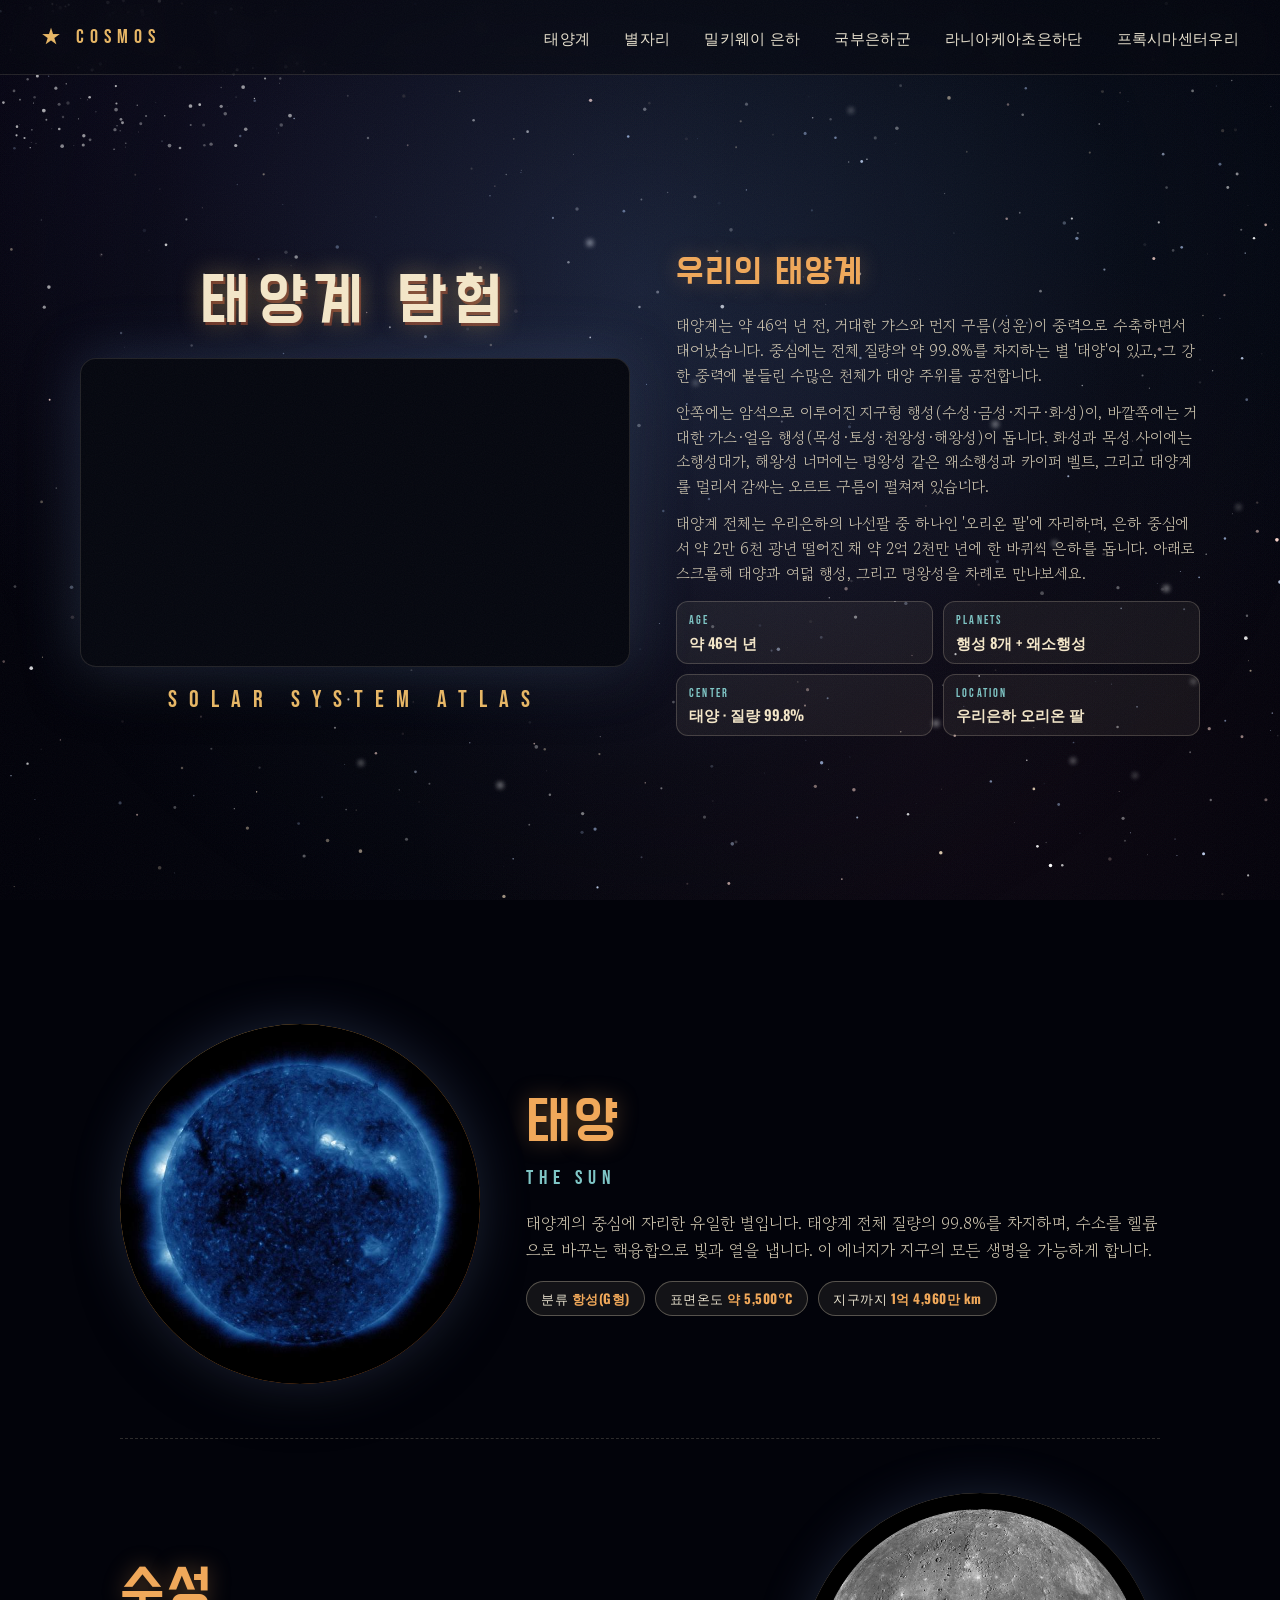
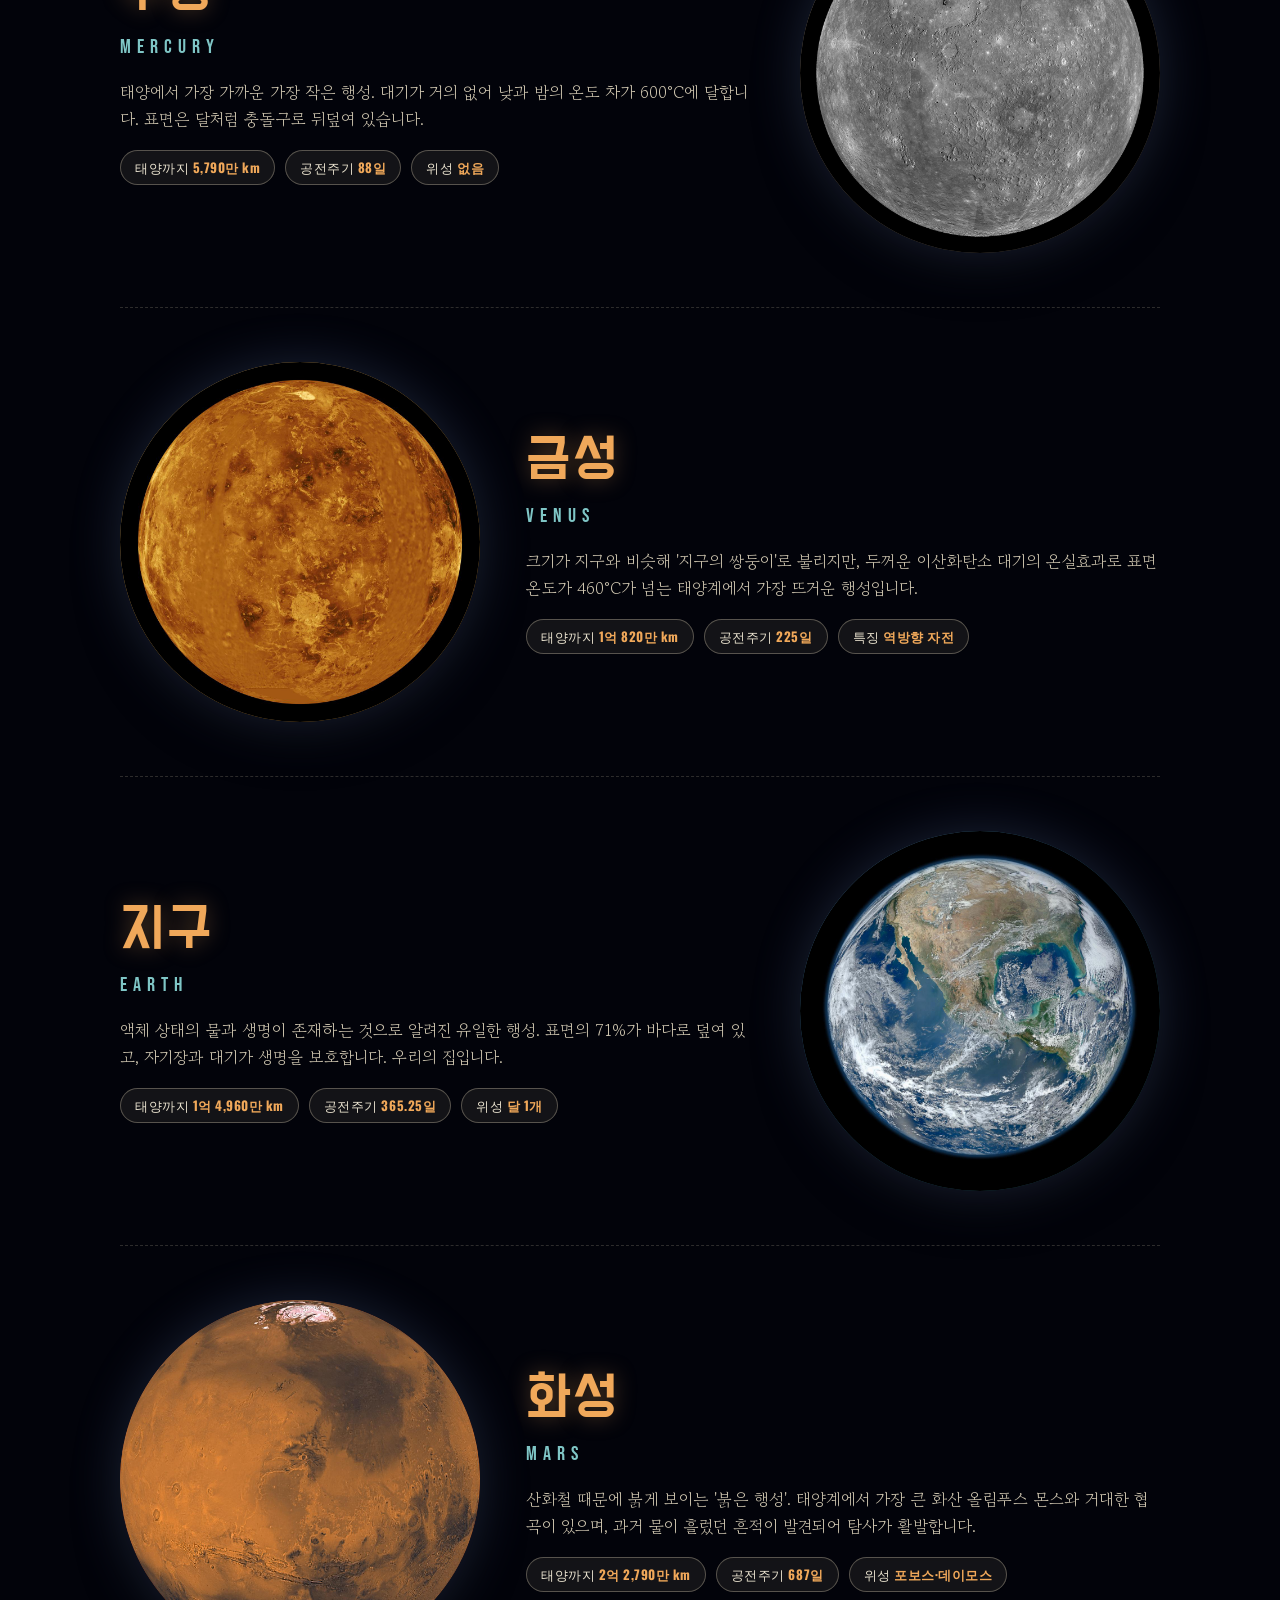
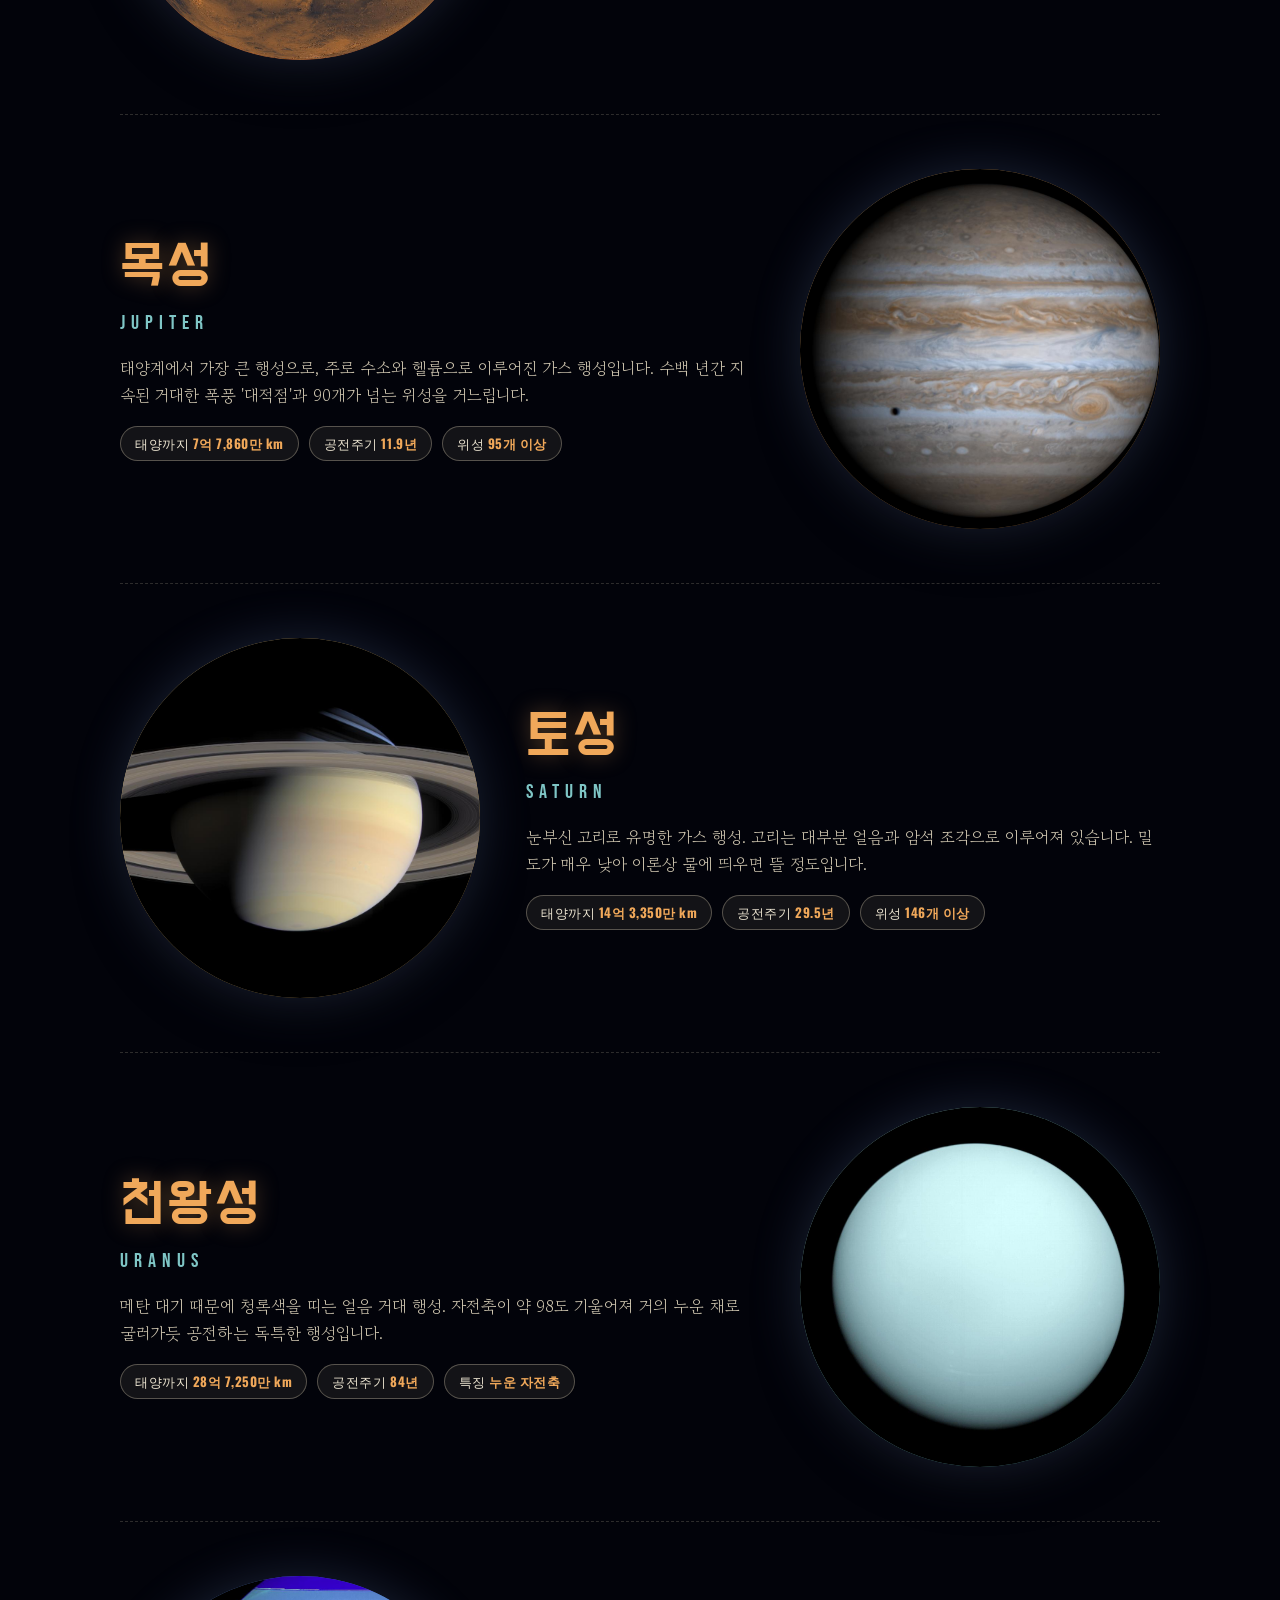
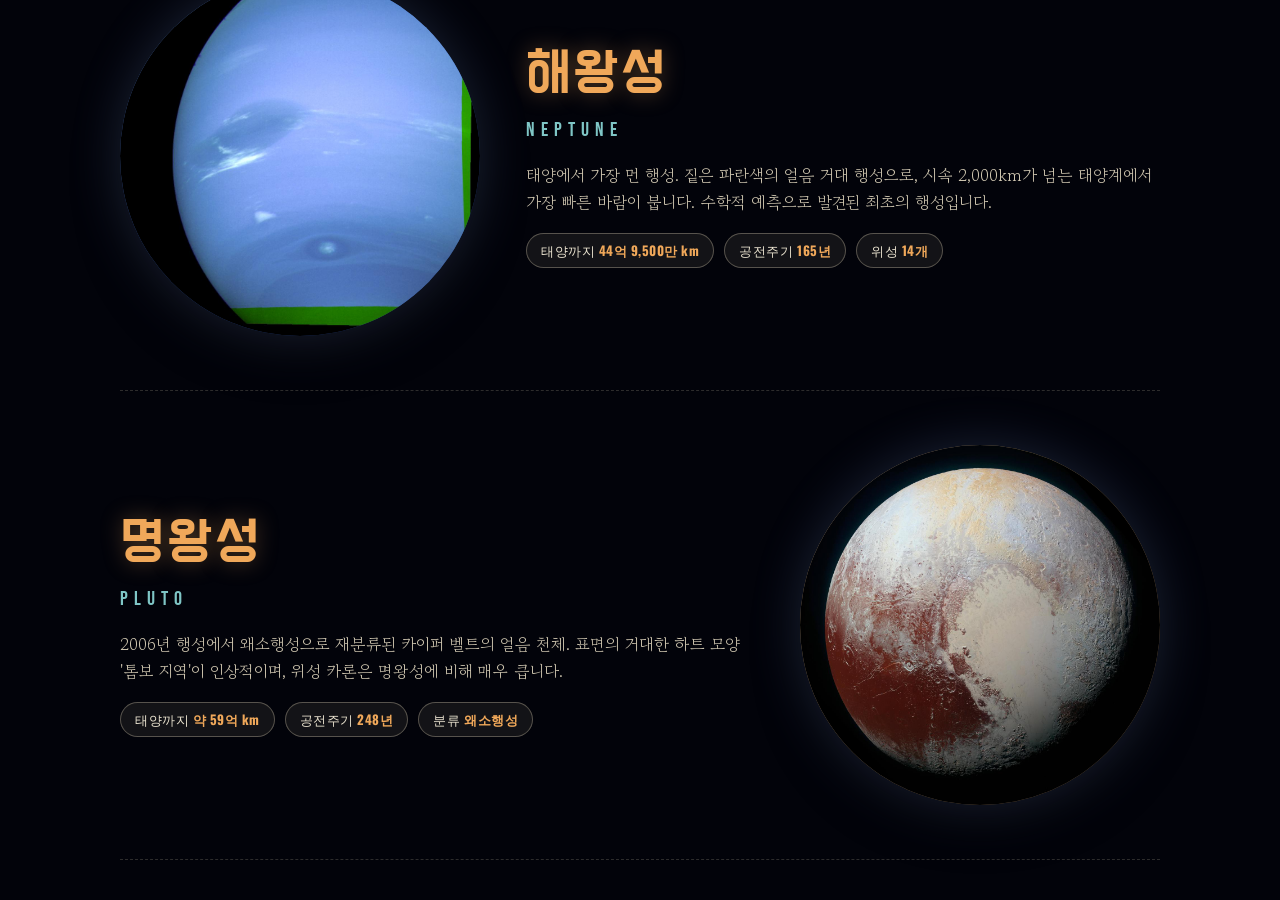
==== index.html @ e821daea "Add files via upload" ====
<!DOCTYPE html>
<html lang="ko">
<head>
<meta charset="UTF-8">
<meta name="viewport" content="width=device-width, initial-scale=1.0">
<title>태양계 탐험 · SOLAR SYSTEM</title>
<link rel="preconnect" href="https://fonts.googleapis.com">
<link rel="preconnect" href="https://fonts.gstatic.com" crossorigin>
<link href="https://fonts.googleapis.com/css2?family=Bebas+Neue&family=Oswald:wght@300;400;500;600&family=Do+Hyeon&family=Jua&family=Gowun+Batang:wght@400;700&display=swap" rel="stylesheet">
<style>
  :root{
    --paper:#f4e7c9;
    --ink:#22201c;
    --rust:#b8492b;
    --ochre:#d98a2e;
    --teal:#2f6b6b;
    --navy:#1e2a3a;
  }
  *{box-sizing:border-box;margin:0;padding:0;}
  html{scroll-behavior:smooth;}
  body{
    background:#02030a;
    color:#e9e2cf;
    font-family:'Oswald','Gowun Batang',sans-serif;
    line-height:1.6;
    overflow-x:hidden;
  }
  /* ===== deep space background — the real darkness of space ===== */
  .space-bg{
    position:fixed;inset:0;z-index:-2;pointer-events:none;
    background:
      radial-gradient(circle at 16% 14%, rgba(80,60,150,.12), transparent 40%),
      radial-gradient(circle at 84% 22%, rgba(40,90,140,.10), transparent 42%),
      radial-gradient(circle at 72% 82%, rgba(150,60,100,.08), transparent 44%),
      radial-gradient(circle at 50% 50%, #060814 0%, #03040c 55%, #010109 100%);
  }
  .skyfield{position:fixed;inset:0;width:100%;height:100%;z-index:-1;pointer-events:none;}
  /* film grain */
  body::before{
    content:"";position:fixed;inset:0;pointer-events:none;z-index:9999;opacity:.04;
    background-image:url("data:image/svg+xml,%3Csvg xmlns='http://www.w3.org/2000/svg' width='120' height='120'%3E%3Cfilter id='n'%3E%3CfeTurbulence type='fractalNoise' baseFrequency='0.9' numOctaves='3'/%3E%3C/filter%3E%3Crect width='100%25' height='100%25' filter='url(%23n)'/%3E%3C/svg%3E");
  }

  /* anchor offset for fixed nav */
  [id]{scroll-margin-top:84px;}

  /* ===== NAV BAR ===== */
  .nav{
    position:fixed;top:0;left:0;right:0;z-index:1000;
    display:flex;align-items:center;justify-content:space-between;gap:18px;
    padding:13px 26px;
    background:rgba(5,7,16,.62);backdrop-filter:blur(10px);
    border-bottom:1px solid rgba(244,231,201,.12);
  }
  .nav .brand{
    font-family:'Bebas Neue';letter-spacing:.3em;color:#e8b765;
    font-size:20px;white-space:nowrap;text-decoration:none;
  }
  .nav ul{list-style:none;display:flex;gap:4px;flex-wrap:wrap;justify-content:flex-end;}
  .nav a{
    display:inline-block;padding:8px 15px;color:#e9e2cf;text-decoration:none;
    font-family:'Oswald';font-weight:500;font-size:15px;letter-spacing:.02em;
    border-radius:20px;transition:background .2s,color .2s;
  }
  .nav a:hover{color:#0a1028;background:#e8b765;}
  @media(max-width:700px){
    .nav{flex-direction:column;gap:8px;padding:10px 14px;}
    .nav ul{justify-content:center;}
    .nav a{padding:6px 11px;font-size:14px;}
  }

  /* ===== UPCOMING SECTIONS ===== */
  .soon{
    max-width:1080px;margin:0 auto;padding:84px 20px;text-align:center;
    border-top:1px dashed rgba(244,231,201,.15);
  }
  .soon h2{
    font-family:'Do Hyeon',sans-serif;font-weight:400;letter-spacing:.04em;
    font-size:clamp(30px,5vw,50px);color:#f0a85a;text-shadow:0 0 22px rgba(240,168,90,.35);
  }
  .soon .en{font-family:'Bebas Neue';letter-spacing:.3em;color:#7fc6c6;font-size:18px;margin:8px 0 16px;}
  .soon p{font-family:'Gowun Batang',serif;color:#cfc6b0;max-width:560px;margin:0 auto;}
  .soon .badge{
    display:inline-block;margin-top:18px;padding:6px 16px;border-radius:30px;
    border:1px solid rgba(244,231,201,.3);background:rgba(244,231,201,.06);
    font-family:'Bebas Neue';letter-spacing:.25em;font-size:13px;color:#e8b765;
  }

  /* ===== HERO ===== */
  header.hero{
    position:relative;
    min-height:100vh;
    display:flex;flex-direction:column;justify-content:center;align-items:center;
    text-align:center;
    background:radial-gradient(circle at 50% 32%, rgba(70,92,140,.30), rgba(10,14,26,.25) 55%, transparent 80%);
    color:#f4e7c9;
    padding:130px 20px 50px;
    overflow:hidden;
  }
  .stars{position:absolute;inset:0;opacity:.7;}
  /* ===== 태양계 영상 ===== */
  .solar-video{
    display:block;width:min(90vw,640px);aspect-ratio:16/9;
    margin:0 auto 30px;border-radius:16px;object-fit:cover;background:#05070f;
    border:1px solid rgba(244,231,201,.12);
    box-shadow:0 0 60px rgba(120,150,220,.25), 0 18px 50px rgba(0,0,0,.5);
    animation:float 7s ease-in-out infinite;
  }
  @keyframes float{0%,100%{transform:translateY(0)}50%{transform:translateY(-14px)}}
  .hero h1{
    font-family:'Do Hyeon','Bebas Neue',sans-serif;
    font-size:clamp(40px,8vw,96px);
    letter-spacing:.12em;line-height:1.3;font-weight:400;white-space:nowrap;
    color:#f4e7c9;
    text-shadow:0 0 24px rgba(232,183,101,.45), 2px 3px 0 rgba(184,73,43,.5);
  }
  .hero .sub{
    font-family:'Bebas Neue',sans-serif;letter-spacing:.5em;
    font-size:clamp(14px,2.4vw,24px);color:#e8b765;margin-top:10px;
  }
  .hero p.lede{max-width:620px;margin:26px auto 0;font-size:17px;color:#d8cba8;letter-spacing:.02em;}

  /* ===== 히어로 2단 레이아웃 ===== */
  .hero-grid{
    display:grid;grid-template-columns:1.05fr 1fr;gap:46px;align-items:center;
    width:100%;max-width:1120px;margin:0 auto;
  }
  .hero-media{position:relative;text-align:center;}
  .hero-media .solar-video{width:100%;max-width:none;margin:0;animation:none;}
  .hero-media h1{font-size:clamp(32px,5vw,64px);margin-bottom:14px;}
  .hero-media .sub{margin-top:14px;}
  .hero-info{text-align:left;}
  .hero-info h2{
    font-family:'Do Hyeon',sans-serif;font-weight:400;letter-spacing:.03em;
    font-size:clamp(24px,3.4vw,36px);color:#f0a85a;margin-bottom:12px;
    text-shadow:0 0 22px rgba(240,168,90,.3);
  }
  .hero-info p{font-family:'Gowun Batang',serif;font-size:15.5px;color:#cfc6b0;margin-bottom:12px;}
  .hero-facts{display:grid;grid-template-columns:1fr 1fr;gap:10px;margin-top:16px;}
  .hero-facts .hf{background:rgba(244,231,201,.06);border:1px solid rgba(244,231,201,.2);border-radius:12px;padding:9px 12px;}
  .hero-facts .hf .k{font-family:'Bebas Neue';letter-spacing:.18em;color:#7fc6c6;font-size:12px;}
  .hero-facts .hf .v{font-family:'Oswald';font-weight:600;color:#f4e7c9;font-size:14.5px;}
  @media(max-width:820px){
    .hero-grid{grid-template-columns:1fr;gap:26px;}
    .hero-info{text-align:center;}
    .hero-facts{max-width:420px;margin:16px auto 0;}
  }
  .scroll-hint{position:absolute;bottom:28px;font-family:'Bebas Neue';letter-spacing:.3em;font-size:14px;color:#e8b765;animation:float 2.5s ease-in-out infinite;}

  /* ===== INTRO STRIP ===== */
  .strip{
    background:#b8492b;color:#f4e7c9;text-align:center;
    padding:18px;font-family:'Bebas Neue';letter-spacing:.35em;font-size:clamp(14px,2vw,20px);
  }

  /* ===== PLANETS ===== */
  main{max-width:1080px;margin:0 auto;padding:70px 20px 40px;}
  .planet{
    display:grid;grid-template-columns:minmax(220px,360px) 1fr;
    gap:46px;align-items:center;
    padding:54px 0;border-bottom:1px dashed rgba(244,231,201,.18);
  }
  .planet:nth-child(even){grid-template-columns:1fr minmax(220px,360px);}
  .planet:nth-child(even) .pic{order:2;}
  .pic{
    position:relative;aspect-ratio:1;border-radius:50%;
    box-shadow:0 0 50px rgba(120,150,220,.22), 0 18px 44px rgba(0,0,0,.55);
    overflow:hidden;background:#0c1020;
    display:flex;align-items:center;justify-content:center;
  }
  .pic img{width:100%;height:100%;object-fit:cover;display:block;}
  .pic .num{
    position:absolute;top:-14px;left:-14px;z-index:3;
    width:64px;height:64px;border-radius:50%;
    background:#22201c;color:#f4e7c9;display:flex;align-items:center;justify-content:center;
    font-family:'Bebas Neue';font-size:30px;border:3px solid #f4e7c9;
  }
  .info h2{
    font-family:'Do Hyeon',sans-serif;font-size:clamp(34px,6vw,58px);font-weight:400;
    line-height:1.1;letter-spacing:.04em;color:#f0a85a;
    text-shadow:0 0 22px rgba(240,168,90,.35);
  }
  .info .en{font-family:'Bebas Neue';letter-spacing:.3em;color:#7fc6c6;font-size:20px;margin:6px 0 16px;}
  .info p{font-family:'Gowun Batang',serif;font-size:16.5px;color:#cfc6b0;margin-bottom:18px;}
  .facts{display:flex;flex-wrap:wrap;gap:10px;}
  .facts span{
    background:rgba(244,231,201,.07);border:1px solid rgba(244,231,201,.3);
    color:#e9e2cf;border-radius:30px;
    padding:6px 14px;font-size:13px;letter-spacing:.04em;font-family:'Oswald';
    backdrop-filter:blur(2px);
  }
  .facts span b{color:#f0a85a;}

  footer{
    background:rgba(10,14,26,.55);color:#d8cba8;text-align:center;padding:46px 20px;
    border-top:1px solid rgba(244,231,201,.15);
    font-family:'Oswald';letter-spacing:.06em;
  }
  footer .big{font-family:'Bebas Neue';letter-spacing:.4em;font-size:26px;color:#e8b765;margin-bottom:8px;}

  @media(max-width:720px){
    .planet,.planet:nth-child(even){grid-template-columns:1fr;gap:24px;text-align:center;}
    .planet:nth-child(even) .pic{order:0;}
    .pic{max-width:300px;margin:0 auto;}
    .facts{justify-content:center;}
  }
</style>
</head>
<body>

<div class="space-bg"></div>
<svg class="skyfield" preserveAspectRatio="none"></svg>

<nav class="nav">
  <a class="brand" href="#top">★ COSMOS</a>
  <ul>
    <li><a href="#top">태양계</a></li>
    <li><a href="constellations.html">별자리</a></li>
    <li><a href="milkyway.html">밀키웨이 은하</a></li>
    <li><a href="localgroup.html">국부은하군</a></li>
    <li><a href="laniakea.html">라니아케아초은하단</a></li>
    <li><a href="#proxima">프록시마센터우리</a></li>
  </ul>
</nav>

<header class="hero" id="top">
  <svg class="stars" preserveAspectRatio="none"></svg>
  <div class="hero-grid">
    <div class="hero-media">
      <h1>태양계 탐험</h1>
      <video class="solar-video" src="videos/solar_system.mp4" autoplay loop muted playsinline></video>
      <div class="sub">SOLAR&nbsp;SYSTEM&nbsp;ATLAS</div>
    </div>
    <div class="hero-info">
      <h2>우리의 태양계</h2>
      <p>태양계는 약 46억 년 전, 거대한 가스와 먼지 구름(성운)이 중력으로 수축하면서 태어났습니다. 중심에는 전체 질량의 약 99.8%를 차지하는 별 '태양'이 있고, 그 강한 중력에 붙들린 수많은 천체가 태양 주위를 공전합니다.</p>
      <p>안쪽에는 암석으로 이루어진 지구형 행성(수성·금성·지구·화성)이, 바깥쪽에는 거대한 가스·얼음 행성(목성·토성·천왕성·해왕성)이 돕니다. 화성과 목성 사이에는 소행성대가, 해왕성 너머에는 명왕성 같은 왜소행성과 카이퍼 벨트, 그리고 태양계를 멀리서 감싸는 오르트 구름이 펼쳐져 있습니다.</p>
      <p>태양계 전체는 우리은하의 나선팔 중 하나인 '오리온 팔'에 자리하며, 은하 중심에서 약 2만 6천 광년 떨어진 채 약 2억 2천만 년에 한 바퀴씩 은하를 돕니다. 아래로 스크롤해 태양과 여덟 행성, 그리고 명왕성을 차례로 만나보세요.</p>
      <div class="hero-facts">
        <div class="hf"><div class="k">AGE</div><div class="v">약 46억 년</div></div>
        <div class="hf"><div class="k">PLANETS</div><div class="v">행성 8개 + 왜소행성</div></div>
        <div class="hf"><div class="k">CENTER</div><div class="v">태양 · 질량 99.8%</div></div>
        <div class="hf"><div class="k">LOCATION</div><div class="v">우리은하 오리온 팔</div></div>
      </div>
    </div>
  </div>
</header>

<main id="planets"></main>

<script>
// twinkling stars in hero
(function(){
  const svg=document.querySelector('.stars');
  let s="";
  for(let i=0;i<140;i++){
    const x=Math.random()*100,y=Math.random()*100,r=Math.random()*1.6+.3,o=Math.random()*.7+.3;
    s+=`<circle cx="${x}%" cy="${y}%" r="${r}" fill="#fff" opacity="${o}"/>`;
  }
  svg.innerHTML=s;
})();

// full-page starfield (fixed background)
(function(){
  const svg=document.querySelector('.skyfield');
  const tints=["#ffffff","#ffffff","#ffffff","#cfe0ff","#bcd4ff","#ffe9c8","#ffd9d0"];
  let s="";
  for(let i=0;i<520;i++){
    const x=(Math.random()*100).toFixed(2), y=(Math.random()*100).toFixed(2),
          r=(Math.random()*1.5+.35).toFixed(2), o=(Math.random()*.6+.4).toFixed(2),
          c=tints[Math.floor(Math.random()*tints.length)],
          dur=(Math.random()*3.5+1.8).toFixed(2), delay=(Math.random()*5).toFixed(2);
    s+=`<circle cx="${x}%" cy="${y}%" r="${r}" fill="${c}" opacity="${o}">
        <animate attributeName="opacity" values="${o};${(o*0.15).toFixed(2)};${o}" dur="${dur}s" begin="${delay}s" repeatCount="indefinite"/>
        </circle>`;
  }
  // larger glowing stars with a soft pulse
  for(let i=0;i<16;i++){
    const x=(Math.random()*100).toFixed(2), y=(Math.random()*100).toFixed(2),
          r=(Math.random()*1.6+1.8).toFixed(2), dur=(Math.random()*3+2.5).toFixed(2);
    s+=`<circle cx="${x}%" cy="${y}%" r="${r}" fill="#fff" opacity=".95" filter="url(#glow)">
        <animate attributeName="opacity" values=".95;.4;.95" dur="${dur}s" repeatCount="indefinite"/>
        </circle>`;
  }
  svg.innerHTML=`<defs><filter id="glow" x="-200%" y="-200%" width="500%" height="500%"><feGaussianBlur stdDeviation="2.4"/></filter></defs>`+s;
})();

const bodies=[
 {n:"태양",en:"THE SUN",color:["#ffe9a8","#f7a23b","#d2531f"],
  img:"https://images-assets.nasa.gov/image/GSFC_20171208_Archive_e002035/GSFC_20171208_Archive_e002035~small.jpg",
  d:"태양계의 중심에 자리한 유일한 별입니다. 태양계 전체 질량의 99.8%를 차지하며, 수소를 헬륨으로 바꾸는 핵융합으로 빛과 열을 냅니다. 이 에너지가 지구의 모든 생명을 가능하게 합니다.",
  f:[["분류","항성(G형)"],["표면온도","약 5,500°C"],["지구까지","1억 4,960만 km"]]},
 {n:"수성",en:"MERCURY",color:["#cdbfae","#8a7a68","#4f463c"],
  img:"https://images-assets.nasa.gov/image/PIA15162/PIA15162~medium.jpg",
  d:"태양에서 가장 가까운 가장 작은 행성. 대기가 거의 없어 낮과 밤의 온도 차가 600°C에 달합니다. 표면은 달처럼 충돌구로 뒤덮여 있습니다.",
  f:[["태양까지","5,790만 km"],["공전주기","88일"],["위성","없음"]]},
 {n:"금성",en:"VENUS",color:["#f3d9a0","#d8a14a","#9c6a25"],
  img:"https://images-assets.nasa.gov/image/PIA00257/PIA00257~medium.jpg",
  d:"크기가 지구와 비슷해 '지구의 쌍둥이'로 불리지만, 두꺼운 이산화탄소 대기의 온실효과로 표면 온도가 460°C가 넘는 태양계에서 가장 뜨거운 행성입니다.",
  f:[["태양까지","1억 820만 km"],["공전주기","225일"],["특징","역방향 자전"]]},
 {n:"지구",en:"EARTH",color:["#7fb2e0","#2f6b8f","#1e4a3a"],
  img:"https://images-assets.nasa.gov/image/GSFC_20171208_Archive_e001386/GSFC_20171208_Archive_e001386~medium.jpg",
  d:"액체 상태의 물과 생명이 존재하는 것으로 알려진 유일한 행성. 표면의 71%가 바다로 덮여 있고, 자기장과 대기가 생명을 보호합니다. 우리의 집입니다.",
  f:[["태양까지","1억 4,960만 km"],["공전주기","365.25일"],["위성","달 1개"]]},
 {n:"화성",en:"MARS",color:["#e08a5a","#b8492b","#6e2d1c"],
  img:"https://images-assets.nasa.gov/image/PIA00407/PIA00407~medium.jpg",
  d:"산화철 때문에 붉게 보이는 '붉은 행성'. 태양계에서 가장 큰 화산 올림푸스 몬스와 거대한 협곡이 있으며, 과거 물이 흘렀던 흔적이 발견되어 탐사가 활발합니다.",
  f:[["태양까지","2억 2,790만 km"],["공전주기","687일"],["위성","포보스·데이모스"]]},
 {n:"목성",en:"JUPITER",color:["#e8c89a","#c08a4e","#7a4f2a"],
  img:"https://images-assets.nasa.gov/image/PIA02873/PIA02873~orig.jpg",
  d:"태양계에서 가장 큰 행성으로, 주로 수소와 헬륨으로 이루어진 가스 행성입니다. 수백 년간 지속된 거대한 폭풍 '대적점'과 90개가 넘는 위성을 거느립니다.",
  f:[["태양까지","7억 7,860만 km"],["공전주기","11.9년"],["위성","95개 이상"]]},
 {n:"토성",en:"SATURN",color:["#ecd9a8","#cdab6a","#8c6e3a"],
  img:"https://images-assets.nasa.gov/image/PIA06193/PIA06193~large.jpg",
  d:"눈부신 고리로 유명한 가스 행성. 고리는 대부분 얼음과 암석 조각으로 이루어져 있습니다. 밀도가 매우 낮아 이론상 물에 띄우면 뜰 정도입니다.",
  f:[["태양까지","14억 3,350만 km"],["공전주기","29.5년"],["위성","146개 이상"]]},
 {n:"천왕성",en:"URANUS",color:["#bfe6e6","#7fc2c2","#3f7e86"],
  img:"https://images-assets.nasa.gov/image/PIA18182/PIA18182~medium.jpg",
  d:"메탄 대기 때문에 청록색을 띠는 얼음 거대 행성. 자전축이 약 98도 기울어져 거의 누운 채로 굴러가듯 공전하는 독특한 행성입니다.",
  f:[["태양까지","28억 7,250만 km"],["공전주기","84년"],["특징","누운 자전축"]]},
 {n:"해왕성",en:"NEPTUNE",color:["#7aa6e8","#3b5fb0","#1e2f6b"],
  img:"https://images-assets.nasa.gov/image/PIA00049/PIA00049~orig.jpg",
  d:"태양에서 가장 먼 행성. 짙은 파란색의 얼음 거대 행성으로, 시속 2,000km가 넘는 태양계에서 가장 빠른 바람이 붑니다. 수학적 예측으로 발견된 최초의 행성입니다.",
  f:[["태양까지","44억 9,500만 km"],["공전주기","165년"],["위성","14개"]]},
 {n:"명왕성",en:"PLUTO",color:["#d9c4a8","#a98c6a","#6e5640"],
  img:"https://images-assets.nasa.gov/image/PIA19952/PIA19952~medium.jpg",
  d:"2006년 행성에서 왜소행성으로 재분류된 카이퍼 벨트의 얼음 천체. 표면의 거대한 하트 모양 '톰보 지역'이 인상적이며, 위성 카론은 명왕성에 비해 매우 큽니다.",
  f:[["태양까지","약 59억 km"],["공전주기","248년"],["분류","왜소행성"]]},
];

// 로컬(images/) 우선 → 실패 시 온라인 → 그래도 실패 시 색상 배경
function localSrc(url){return 'images/'+url.split('/').pop().replace(/~/g,'_');}
function imgErr(el){
  if(el.dataset.web){const w=el.dataset.web;el.removeAttribute('data-web');el.src=w;return;}
  el.style.display='none';
  el.parentElement.style.boxShadow='inset 0 0 60px rgba(0,0,0,.35),0 18px 40px rgba(0,0,0,.25)';
}

const main=document.getElementById('planets');
bodies.forEach((b,i)=>{
  const grad=`radial-gradient(circle at 35% 32%, ${b.color[0]}, ${b.color[1]} 55%, ${b.color[2]})`;
  const facts=b.f.map(f=>`<span>${f[0]} <b>${f[1]}</b></span>`).join("");
  const el=document.createElement('section');
  el.className='planet';
  el.innerHTML=`
    <div class="pic" style="background:${grad}">
      <span class="num">${i===0?'☉':i}</span>
      <img src="${localSrc(b.img)}" data-web="${b.img}" alt="${b.n}" loading="lazy" onerror="imgErr(this)">
    </div>
    <div class="info">
      <h2>${b.n}</h2>
      <div class="en">${b.en}</div>
      <p>${b.d}</p>
      <div class="facts">${facts}</div>
    </div>`;
  main.appendChild(el);
});
</script>
</body>
</html>
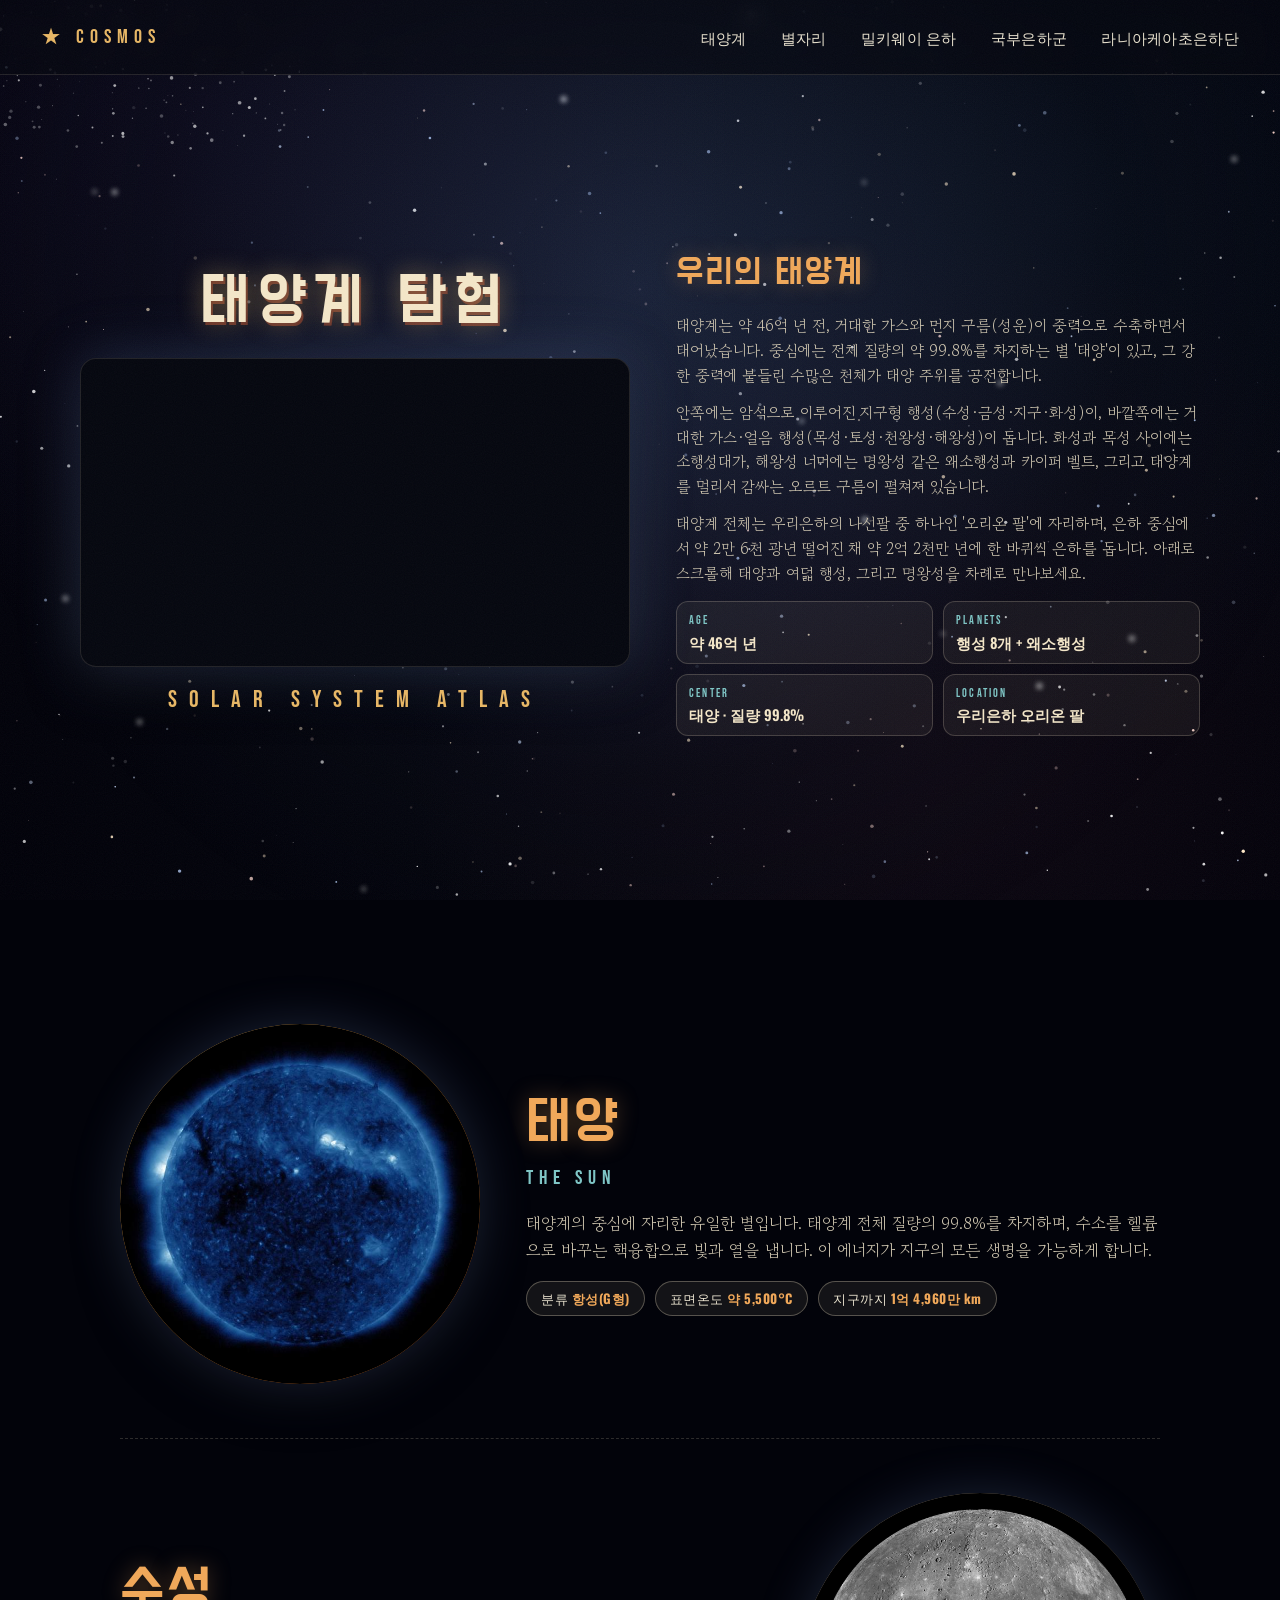
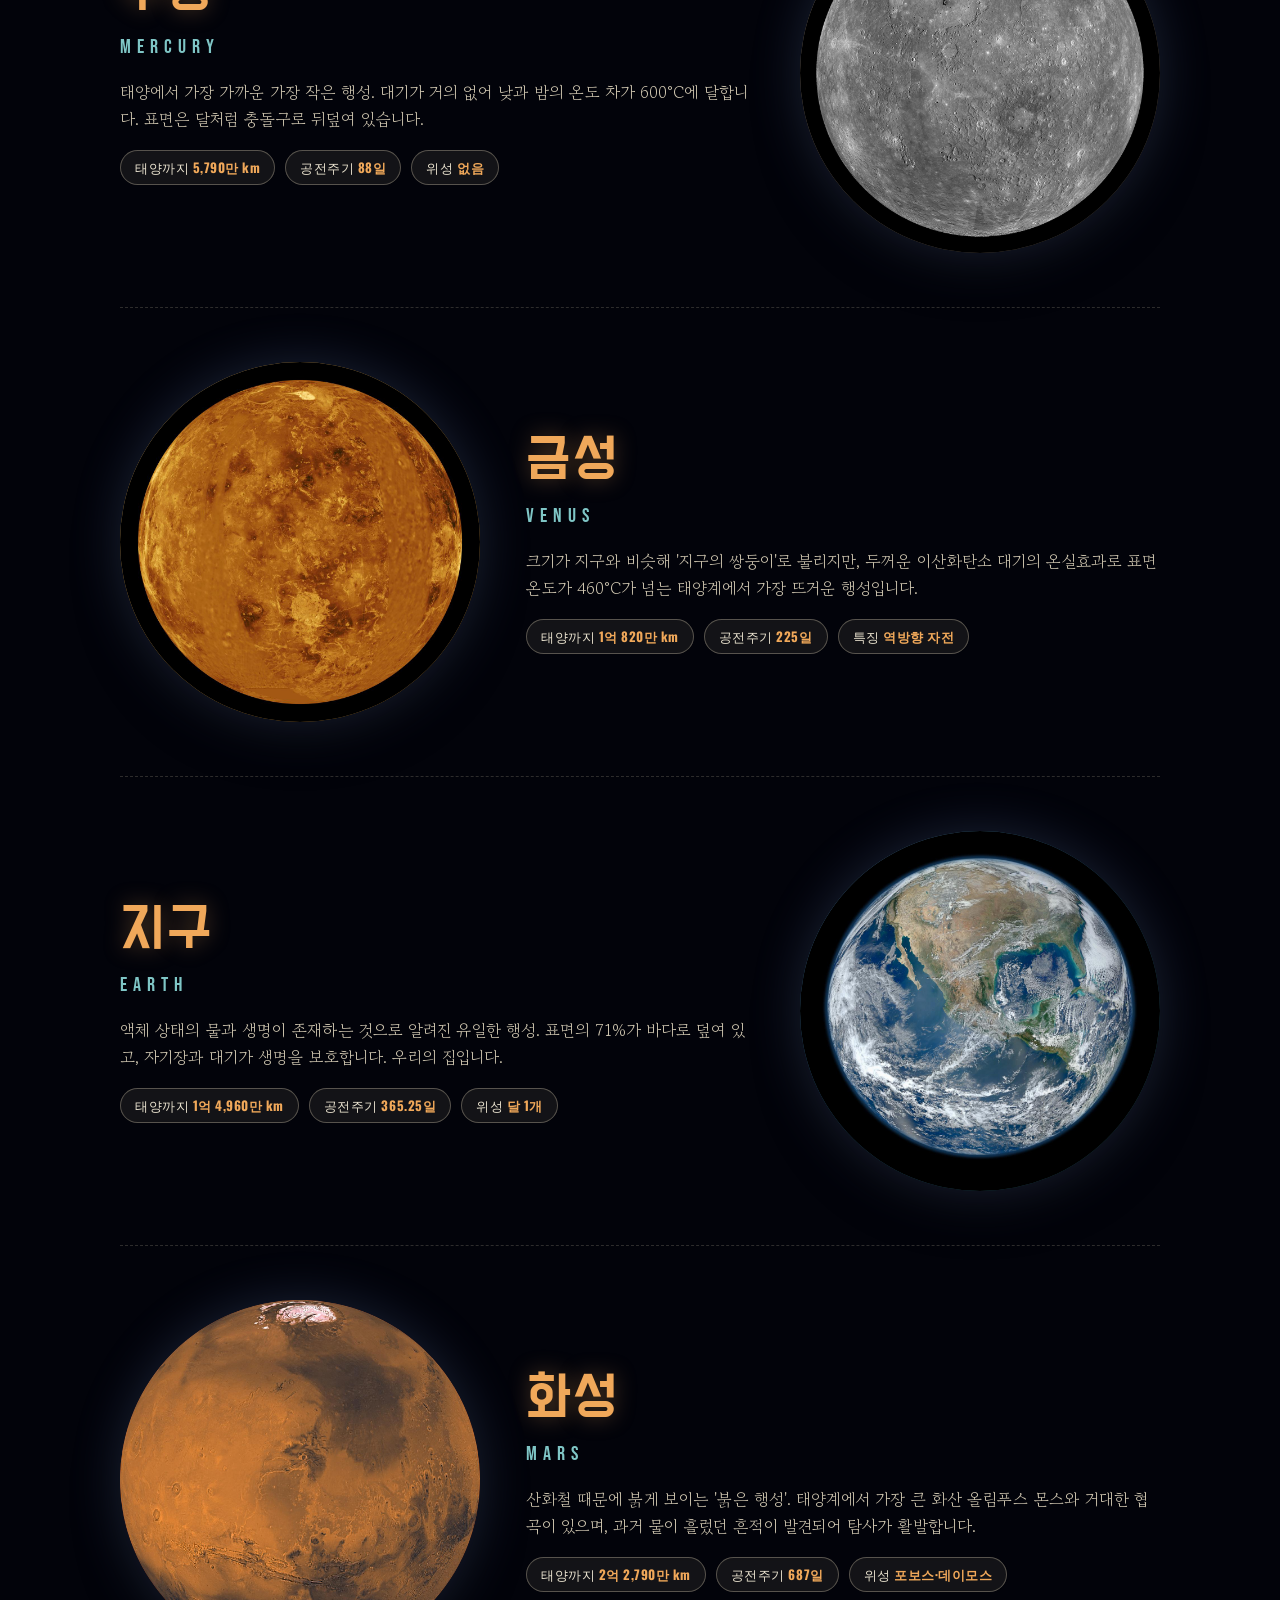
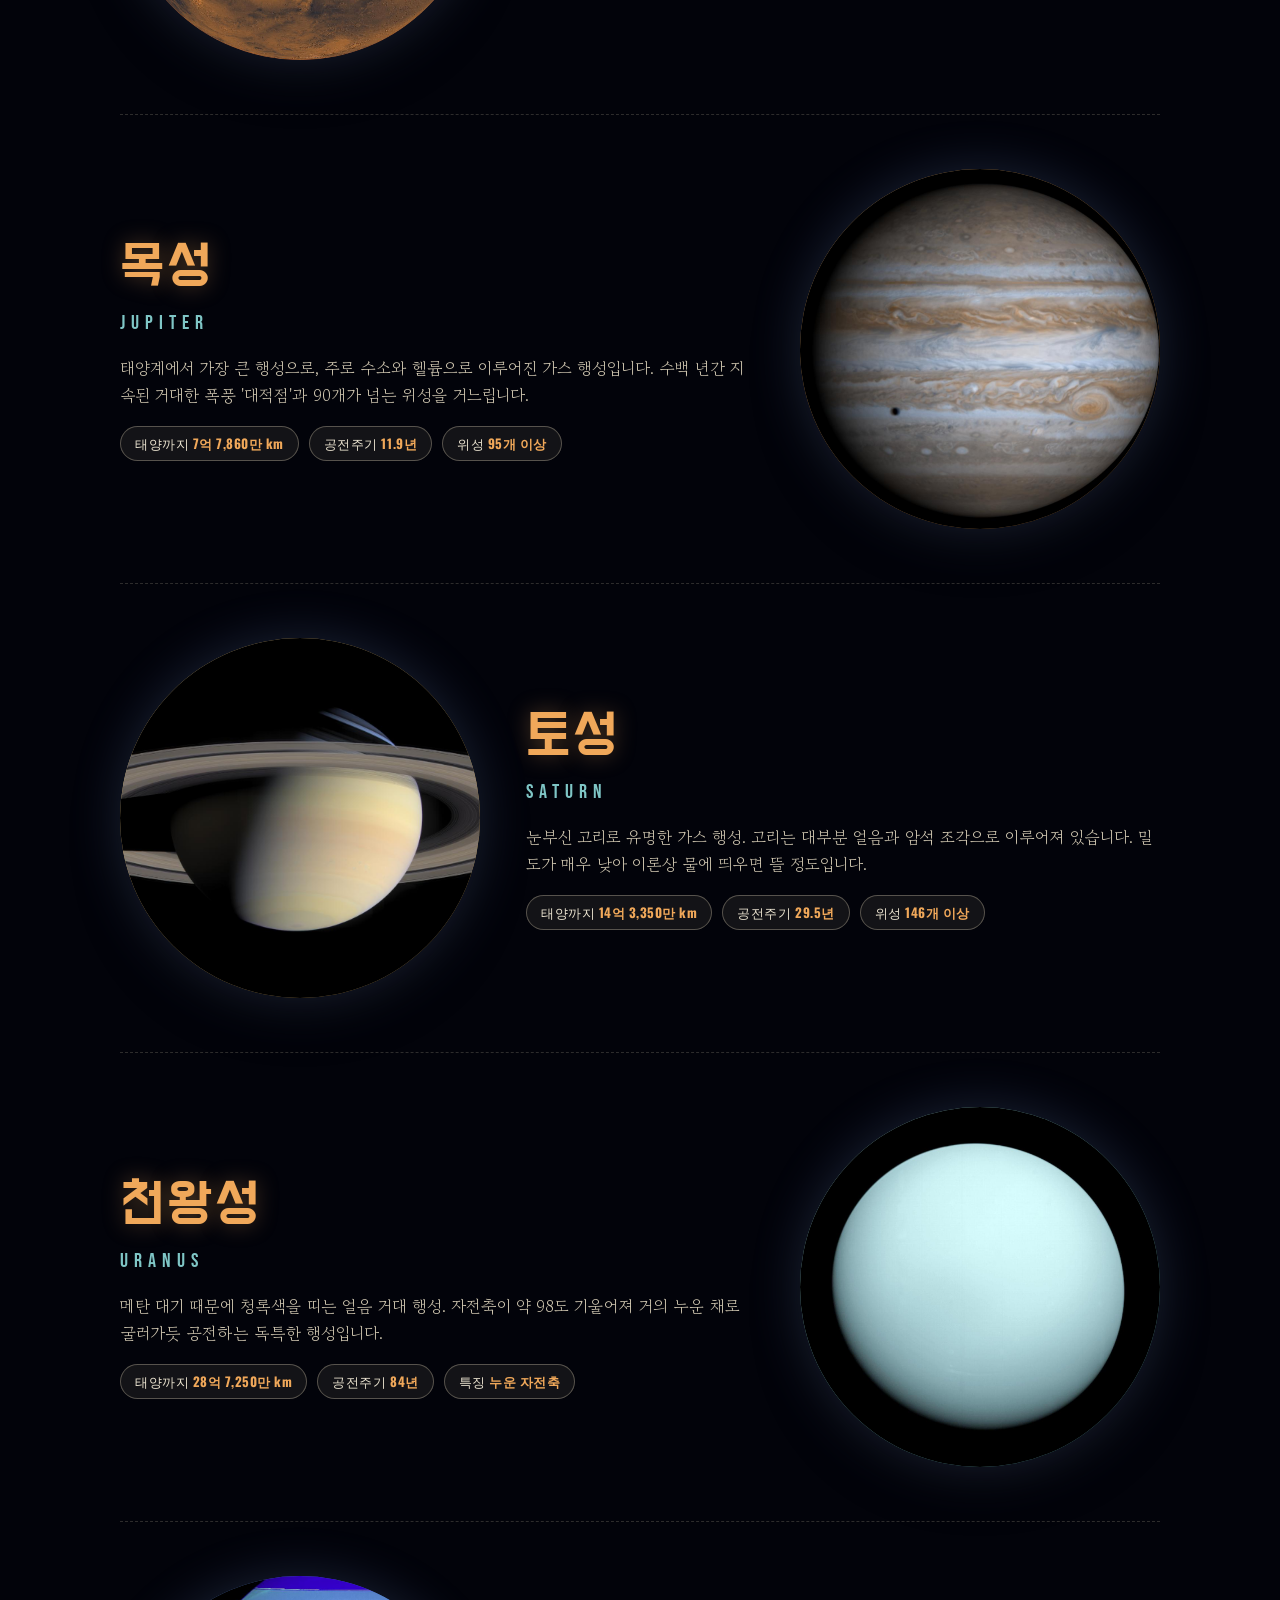
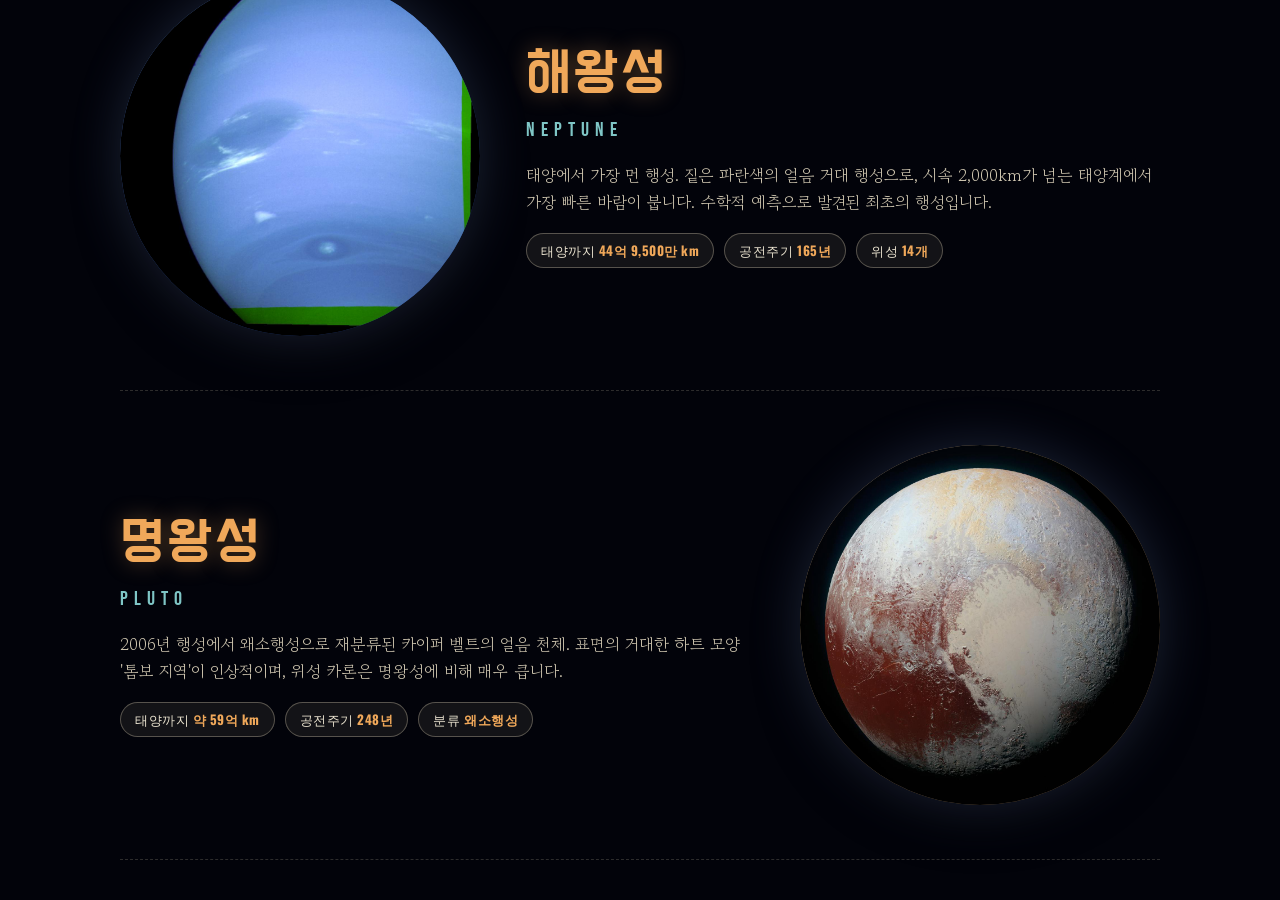
==== commit b5fc43b4: "Remove link to Proxima Centauri" ====
--- a/index.html
+++ b/index.html
@@ -219,7 +219,6 @@
     <li><a href="milkyway.html">밀키웨이 은하</a></li>
     <li><a href="localgroup.html">국부은하군</a></li>
     <li><a href="laniakea.html">라니아케아초은하단</a></li>
-    <li><a href="#proxima">프록시마센터우리</a></li>
   </ul>
 </nav>
 
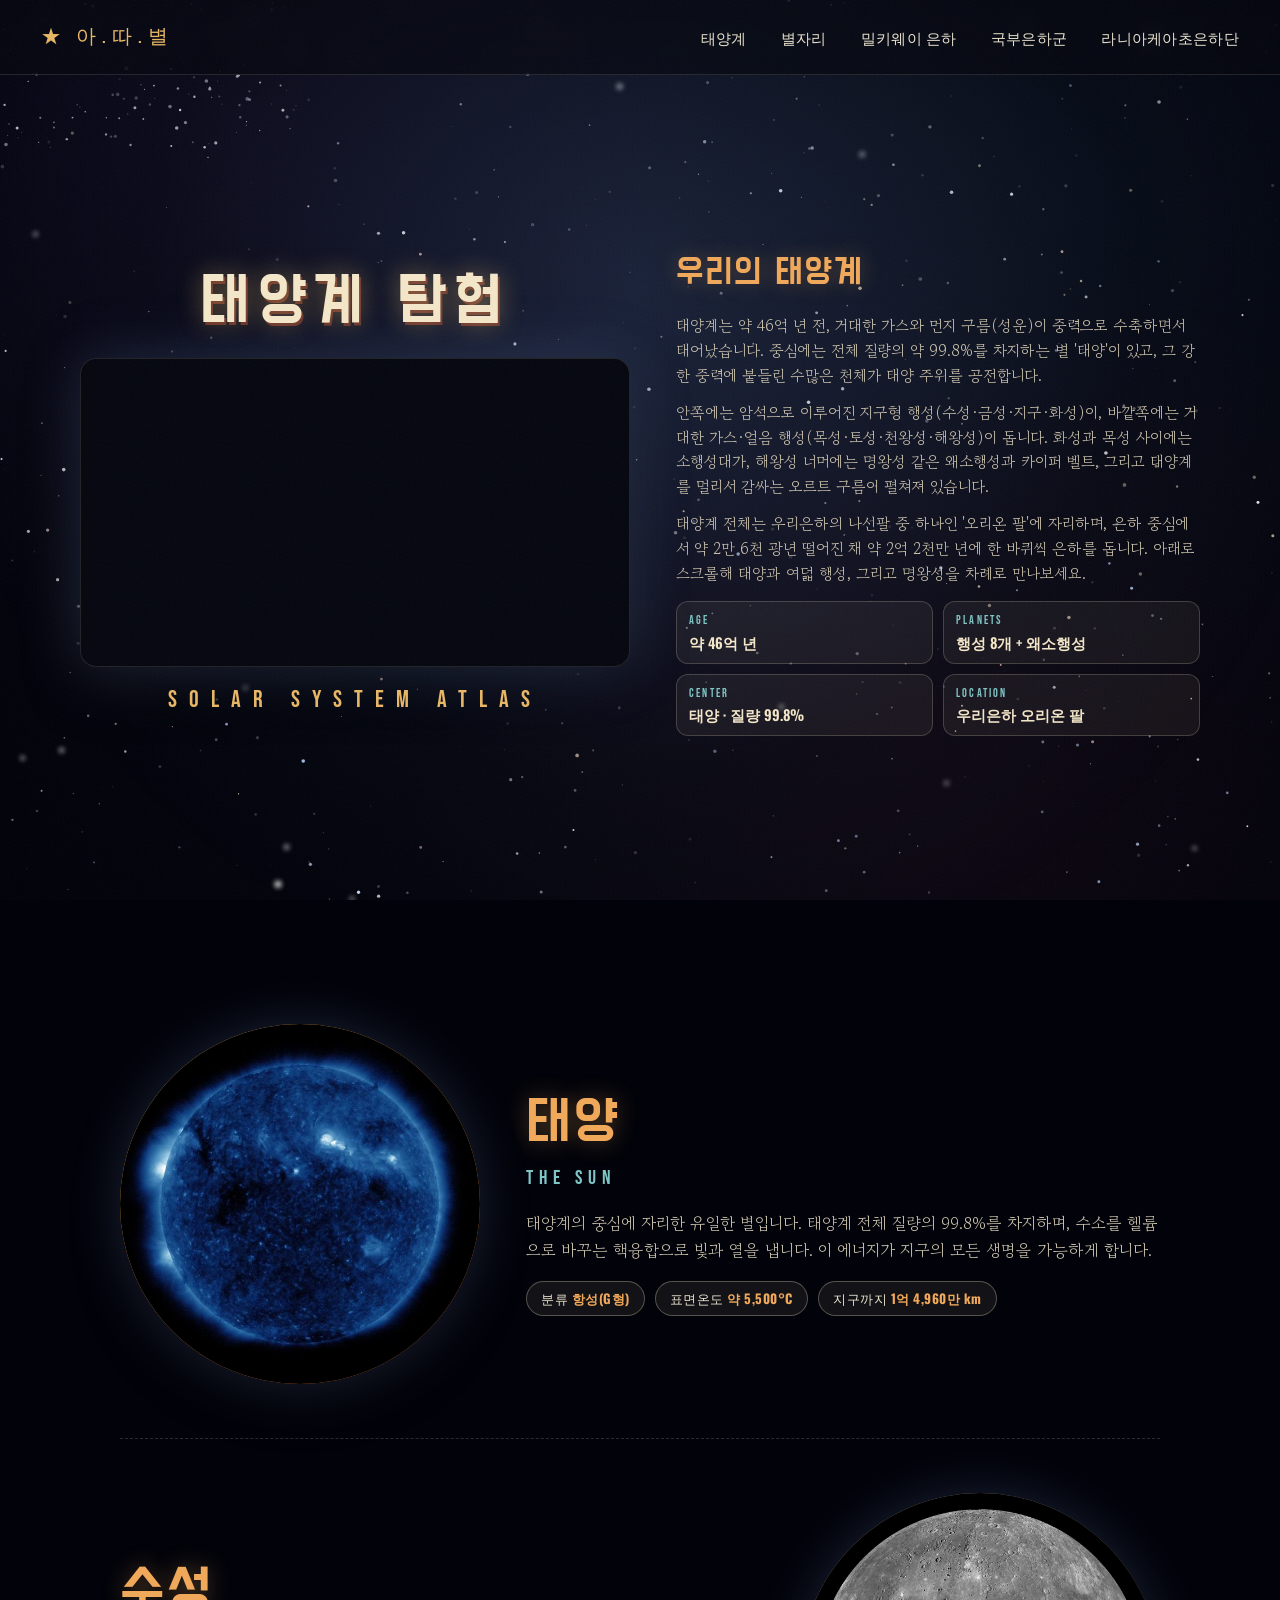
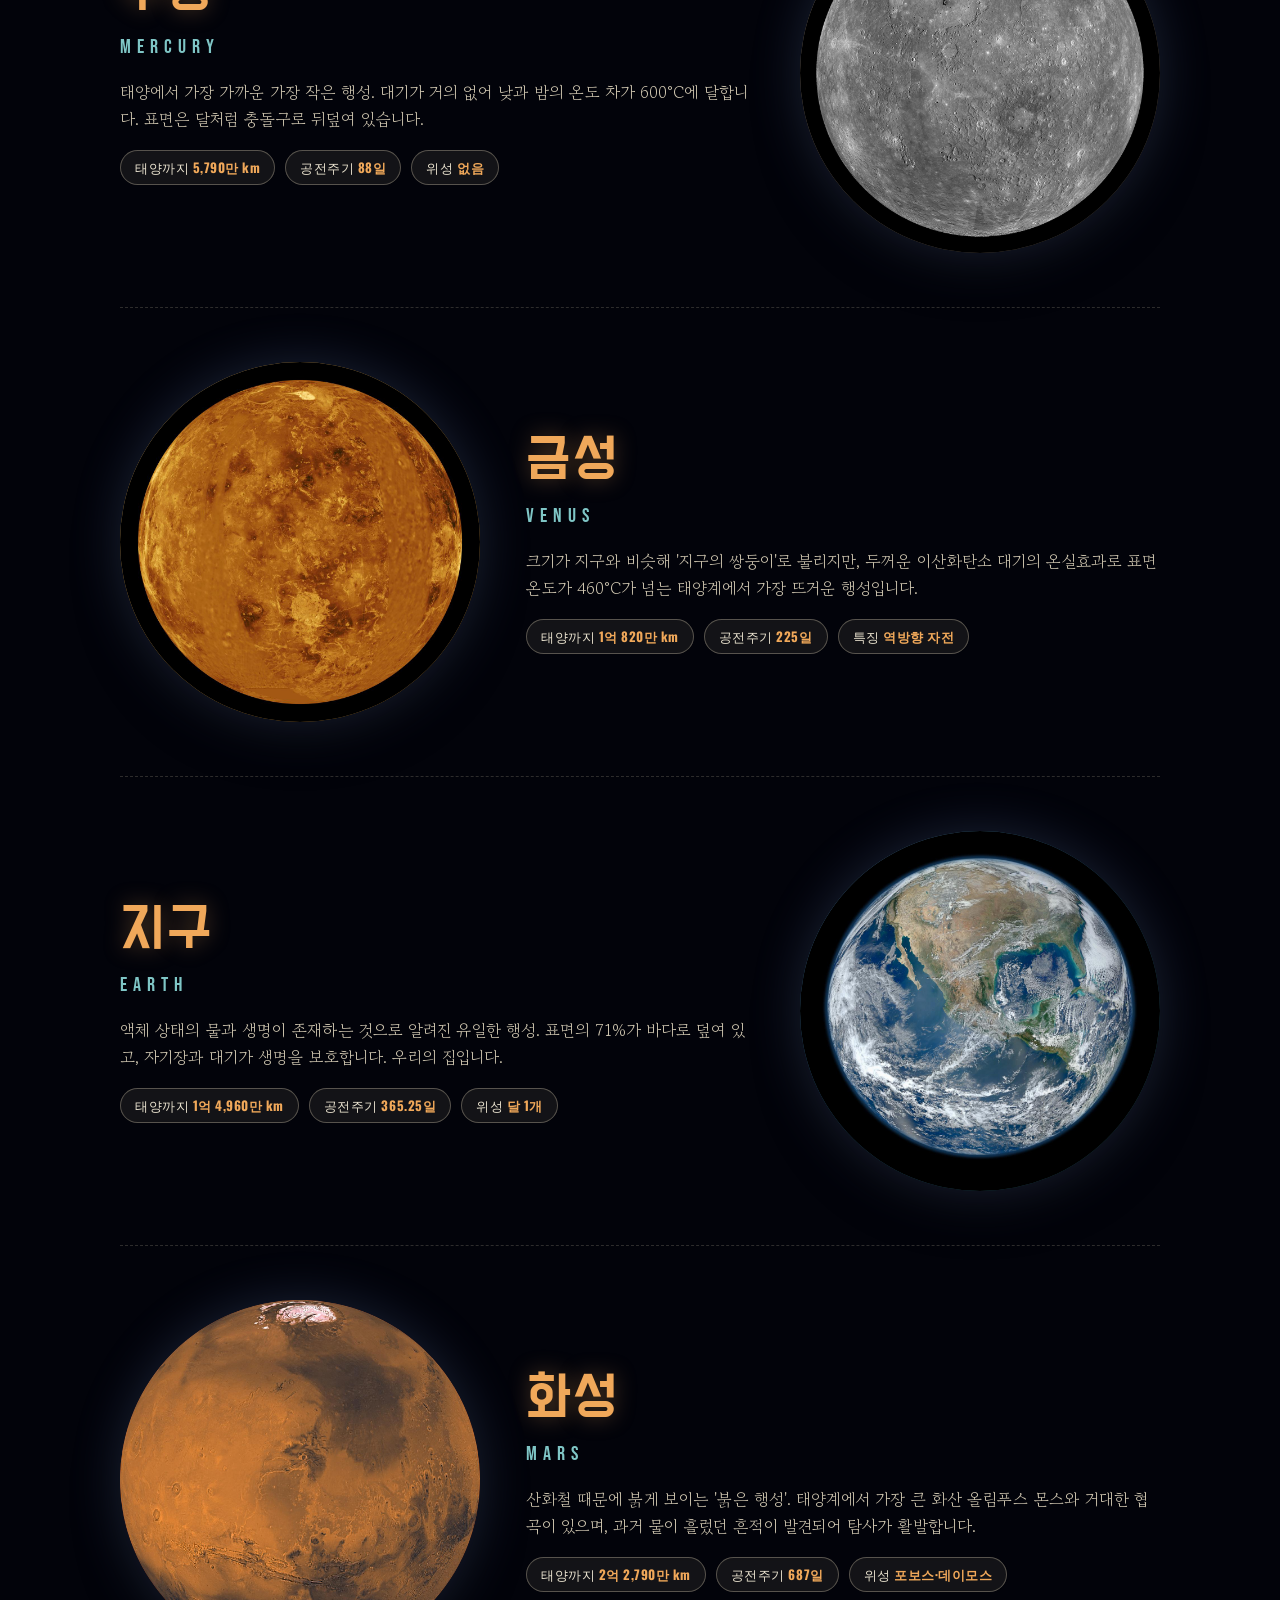
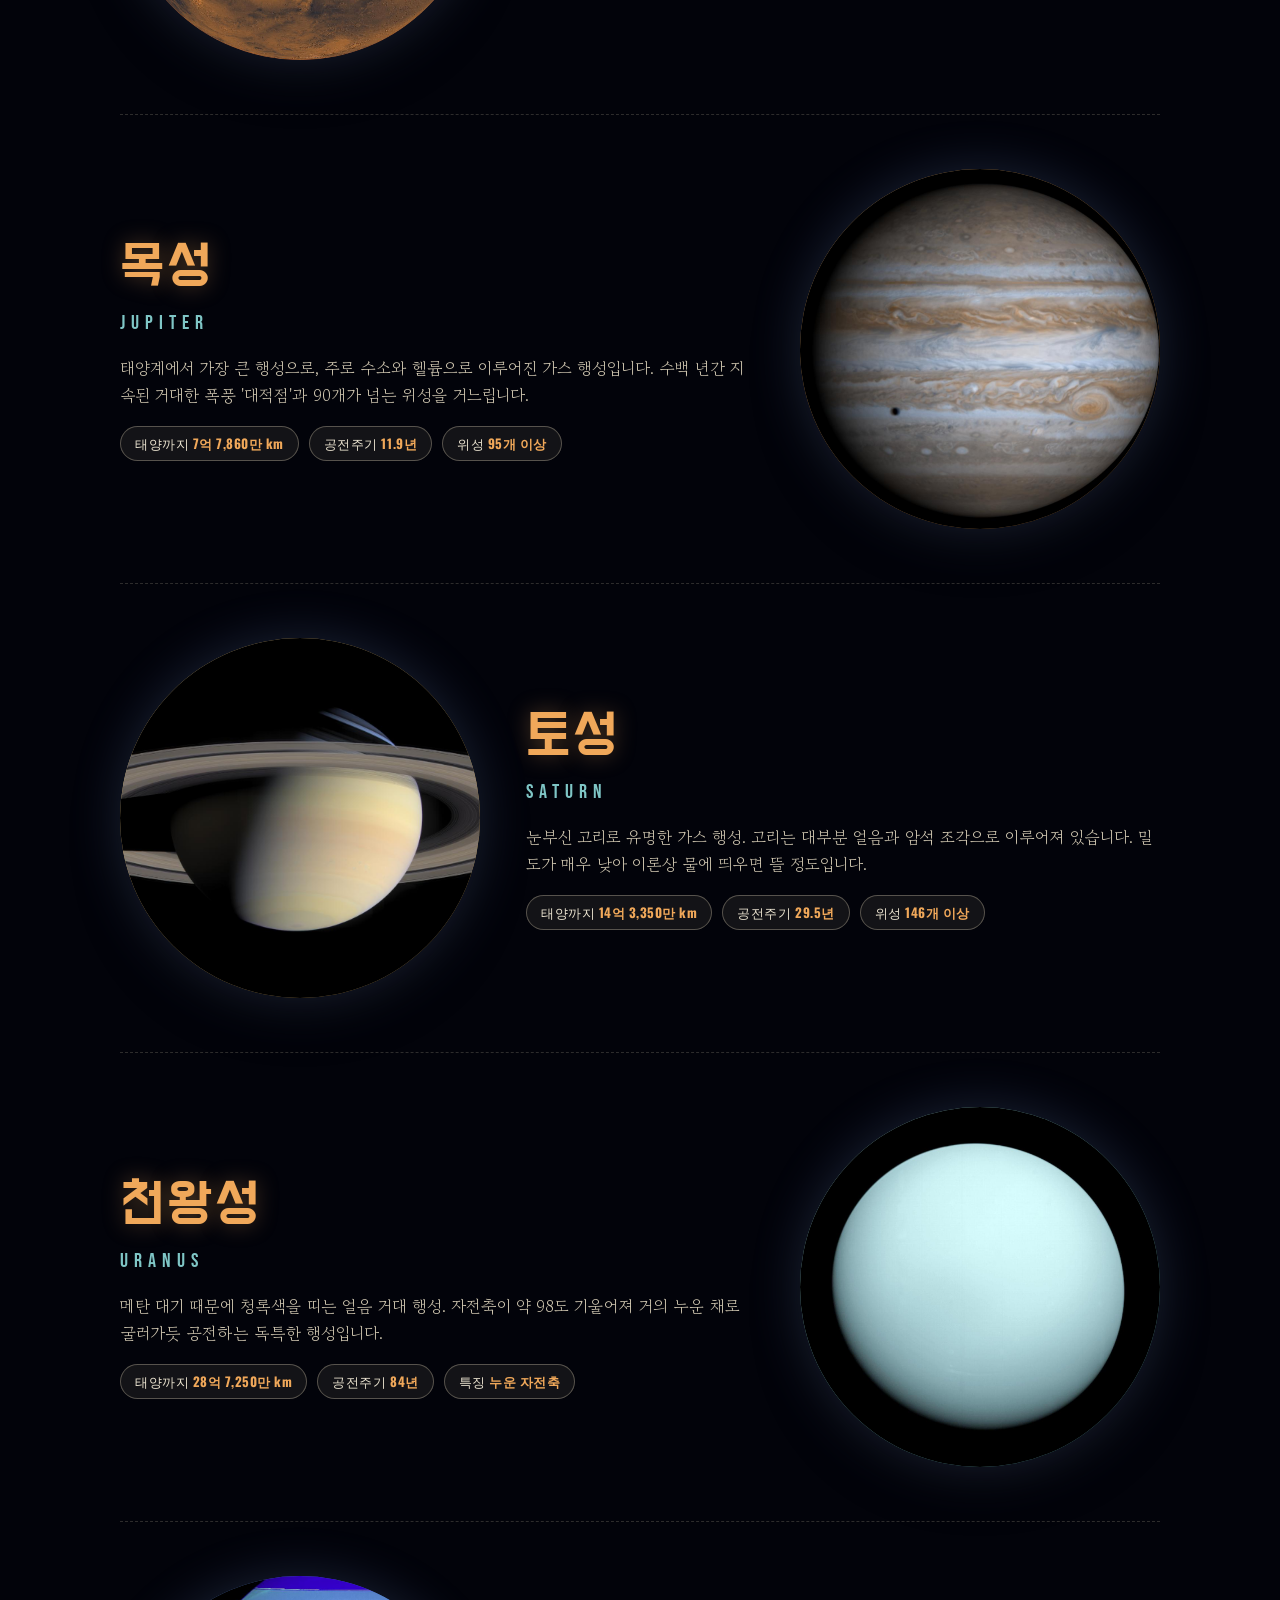
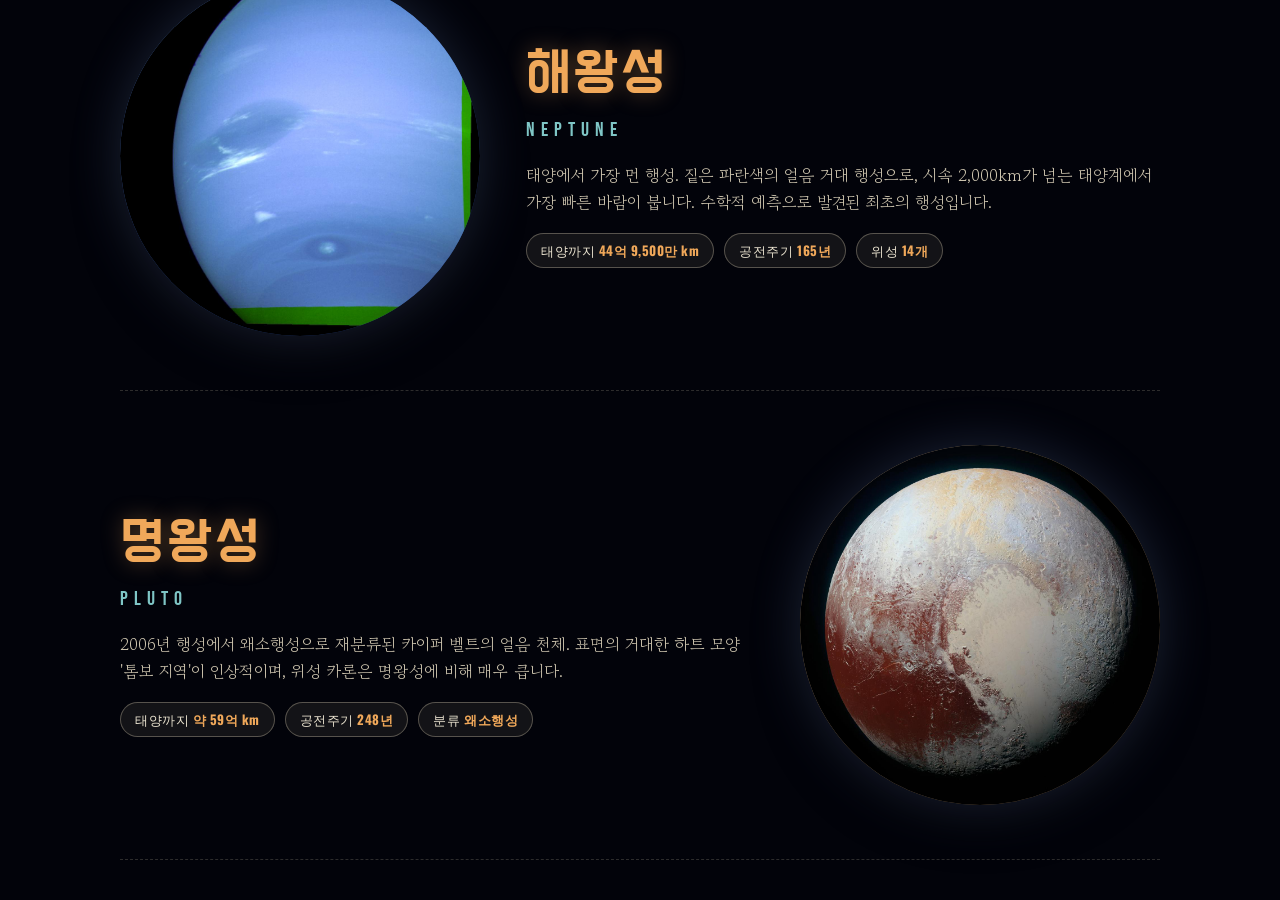
==== commit 9572e102: "Change brand link text from 'COSMOS' to '아.따.별'" ====
--- a/index.html
+++ b/index.html
@@ -212,7 +212,7 @@
 <svg class="skyfield" preserveAspectRatio="none"></svg>
 
 <nav class="nav">
-  <a class="brand" href="#top">★ COSMOS</a>
+  <a class="brand" href="#top">★ 아.따.별</a>
   <ul>
     <li><a href="#top">태양계</a></li>
     <li><a href="constellations.html">별자리</a></li>
